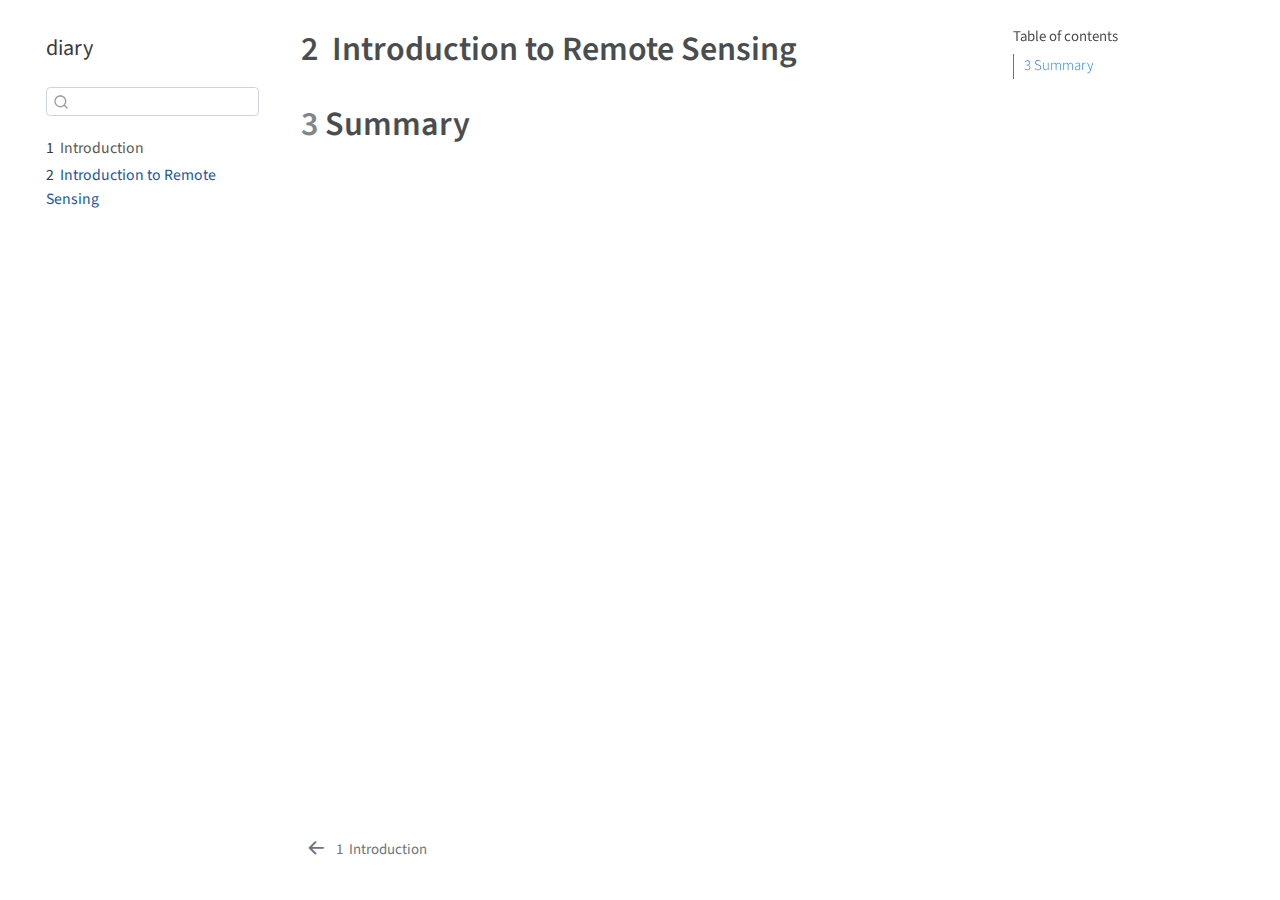
==== docs/week1_Introduction.html @ e33f3f0a "render" ====
<!DOCTYPE html>
<html xmlns="http://www.w3.org/1999/xhtml" lang="en" xml:lang="en"><head>

<meta charset="utf-8">
<meta name="generator" content="quarto-1.3.450">

<meta name="viewport" content="width=device-width, initial-scale=1.0, user-scalable=yes">


<title>diary - 2&nbsp; Introduction to Remote Sensing</title>
<style>
code{white-space: pre-wrap;}
span.smallcaps{font-variant: small-caps;}
div.columns{display: flex; gap: min(4vw, 1.5em);}
div.column{flex: auto; overflow-x: auto;}
div.hanging-indent{margin-left: 1.5em; text-indent: -1.5em;}
ul.task-list{list-style: none;}
ul.task-list li input[type="checkbox"] {
  width: 0.8em;
  margin: 0 0.8em 0.2em -1em; /* quarto-specific, see https://github.com/quarto-dev/quarto-cli/issues/4556 */ 
  vertical-align: middle;
}
</style>


<script src="site_libs/quarto-nav/quarto-nav.js"></script>
<script src="site_libs/quarto-nav/headroom.min.js"></script>
<script src="site_libs/clipboard/clipboard.min.js"></script>
<script src="site_libs/quarto-search/autocomplete.umd.js"></script>
<script src="site_libs/quarto-search/fuse.min.js"></script>
<script src="site_libs/quarto-search/quarto-search.js"></script>
<meta name="quarto:offset" content="./">
<link href="./index.html" rel="prev">
<script src="site_libs/quarto-html/quarto.js"></script>
<script src="site_libs/quarto-html/popper.min.js"></script>
<script src="site_libs/quarto-html/tippy.umd.min.js"></script>
<script src="site_libs/quarto-html/anchor.min.js"></script>
<link href="site_libs/quarto-html/tippy.css" rel="stylesheet">
<link href="site_libs/quarto-html/quarto-syntax-highlighting.css" rel="stylesheet" id="quarto-text-highlighting-styles">
<script src="site_libs/bootstrap/bootstrap.min.js"></script>
<link href="site_libs/bootstrap/bootstrap-icons.css" rel="stylesheet">
<link href="site_libs/bootstrap/bootstrap.min.css" rel="stylesheet" id="quarto-bootstrap" data-mode="light">
<script id="quarto-search-options" type="application/json">{
  "location": "sidebar",
  "copy-button": false,
  "collapse-after": 3,
  "panel-placement": "start",
  "type": "textbox",
  "limit": 20,
  "language": {
    "search-no-results-text": "No results",
    "search-matching-documents-text": "matching documents",
    "search-copy-link-title": "Copy link to search",
    "search-hide-matches-text": "Hide additional matches",
    "search-more-match-text": "more match in this document",
    "search-more-matches-text": "more matches in this document",
    "search-clear-button-title": "Clear",
    "search-detached-cancel-button-title": "Cancel",
    "search-submit-button-title": "Submit",
    "search-label": "Search"
  }
}</script>


</head>

<body class="nav-sidebar floating">

<div id="quarto-search-results"></div>
  <header id="quarto-header" class="headroom fixed-top">
  <nav class="quarto-secondary-nav">
    <div class="container-fluid d-flex">
      <button type="button" class="quarto-btn-toggle btn" data-bs-toggle="collapse" data-bs-target="#quarto-sidebar,#quarto-sidebar-glass" aria-controls="quarto-sidebar" aria-expanded="false" aria-label="Toggle sidebar navigation" onclick="if (window.quartoToggleHeadroom) { window.quartoToggleHeadroom(); }">
        <i class="bi bi-layout-text-sidebar-reverse"></i>
      </button>
      <nav class="quarto-page-breadcrumbs" aria-label="breadcrumb"><ol class="breadcrumb"><li class="breadcrumb-item"><a href="./week1_Introduction.html"><span class="chapter-number">2</span>&nbsp; <span class="chapter-title">Introduction to Remote Sensing</span></a></li></ol></nav>
      <a class="flex-grow-1" role="button" data-bs-toggle="collapse" data-bs-target="#quarto-sidebar,#quarto-sidebar-glass" aria-controls="quarto-sidebar" aria-expanded="false" aria-label="Toggle sidebar navigation" onclick="if (window.quartoToggleHeadroom) { window.quartoToggleHeadroom(); }">      
      </a>
      <button type="button" class="btn quarto-search-button" aria-label="" onclick="window.quartoOpenSearch();">
        <i class="bi bi-search"></i>
      </button>
    </div>
  </nav>
</header>
<!-- content -->
<div id="quarto-content" class="quarto-container page-columns page-rows-contents page-layout-article">
<!-- sidebar -->
  <nav id="quarto-sidebar" class="sidebar collapse collapse-horizontal sidebar-navigation floating overflow-auto">
    <div class="pt-lg-2 mt-2 text-left sidebar-header">
    <div class="sidebar-title mb-0 py-0">
      <a href="./">diary</a> 
    </div>
      </div>
        <div class="mt-2 flex-shrink-0 align-items-center">
        <div class="sidebar-search">
        <div id="quarto-search" class="" title="Search"></div>
        </div>
        </div>
    <div class="sidebar-menu-container"> 
    <ul class="list-unstyled mt-1">
        <li class="sidebar-item">
  <div class="sidebar-item-container"> 
  <a href="./index.html" class="sidebar-item-text sidebar-link">
 <span class="menu-text"><span class="chapter-number">1</span>&nbsp; <span class="chapter-title">Introduction</span></span></a>
  </div>
</li>
        <li class="sidebar-item">
  <div class="sidebar-item-container"> 
  <a href="./week1_Introduction.html" class="sidebar-item-text sidebar-link active">
 <span class="menu-text"><span class="chapter-number">2</span>&nbsp; <span class="chapter-title">Introduction to Remote Sensing</span></span></a>
  </div>
</li>
    </ul>
    </div>
</nav>
<div id="quarto-sidebar-glass" data-bs-toggle="collapse" data-bs-target="#quarto-sidebar,#quarto-sidebar-glass"></div>
<!-- margin-sidebar -->
    <div id="quarto-margin-sidebar" class="sidebar margin-sidebar">
        <nav id="TOC" role="doc-toc" class="toc-active">
    <h2 id="toc-title">Table of contents</h2>
   
  <ul>
  <li><a href="#summary" id="toc-summary" class="nav-link active" data-scroll-target="#summary"><span class="header-section-number">3</span> Summary</a></li>
  </ul>
</nav>
    </div>
<!-- main -->
<main class="content" id="quarto-document-content">

<header id="title-block-header" class="quarto-title-block default">
<div class="quarto-title">
<h1 class="title"><span class="chapter-number">2</span>&nbsp; <span class="chapter-title">Introduction to Remote Sensing</span></h1>
</div>



<div class="quarto-title-meta">

    
  
    
  </div>
  

</header>

<section id="summary" class="level1" data-number="3">
<h1 data-number="3"><span class="header-section-number">3</span> Summary</h1>


</section>

</main> <!-- /main -->
<script id="quarto-html-after-body" type="application/javascript">
window.document.addEventListener("DOMContentLoaded", function (event) {
  const toggleBodyColorMode = (bsSheetEl) => {
    const mode = bsSheetEl.getAttribute("data-mode");
    const bodyEl = window.document.querySelector("body");
    if (mode === "dark") {
      bodyEl.classList.add("quarto-dark");
      bodyEl.classList.remove("quarto-light");
    } else {
      bodyEl.classList.add("quarto-light");
      bodyEl.classList.remove("quarto-dark");
    }
  }
  const toggleBodyColorPrimary = () => {
    const bsSheetEl = window.document.querySelector("link#quarto-bootstrap");
    if (bsSheetEl) {
      toggleBodyColorMode(bsSheetEl);
    }
  }
  toggleBodyColorPrimary();  
  const icon = "";
  const anchorJS = new window.AnchorJS();
  anchorJS.options = {
    placement: 'right',
    icon: icon
  };
  anchorJS.add('.anchored');
  const isCodeAnnotation = (el) => {
    for (const clz of el.classList) {
      if (clz.startsWith('code-annotation-')) {                     
        return true;
      }
    }
    return false;
  }
  const clipboard = new window.ClipboardJS('.code-copy-button', {
    text: function(trigger) {
      const codeEl = trigger.previousElementSibling.cloneNode(true);
      for (const childEl of codeEl.children) {
        if (isCodeAnnotation(childEl)) {
          childEl.remove();
        }
      }
      return codeEl.innerText;
    }
  });
  clipboard.on('success', function(e) {
    // button target
    const button = e.trigger;
    // don't keep focus
    button.blur();
    // flash "checked"
    button.classList.add('code-copy-button-checked');
    var currentTitle = button.getAttribute("title");
    button.setAttribute("title", "Copied!");
    let tooltip;
    if (window.bootstrap) {
      button.setAttribute("data-bs-toggle", "tooltip");
      button.setAttribute("data-bs-placement", "left");
      button.setAttribute("data-bs-title", "Copied!");
      tooltip = new bootstrap.Tooltip(button, 
        { trigger: "manual", 
          customClass: "code-copy-button-tooltip",
          offset: [0, -8]});
      tooltip.show();    
    }
    setTimeout(function() {
      if (tooltip) {
        tooltip.hide();
        button.removeAttribute("data-bs-title");
        button.removeAttribute("data-bs-toggle");
        button.removeAttribute("data-bs-placement");
      }
      button.setAttribute("title", currentTitle);
      button.classList.remove('code-copy-button-checked');
    }, 1000);
    // clear code selection
    e.clearSelection();
  });
  function tippyHover(el, contentFn) {
    const config = {
      allowHTML: true,
      content: contentFn,
      maxWidth: 500,
      delay: 100,
      arrow: false,
      appendTo: function(el) {
          return el.parentElement;
      },
      interactive: true,
      interactiveBorder: 10,
      theme: 'quarto',
      placement: 'bottom-start'
    };
    window.tippy(el, config); 
  }
  const noterefs = window.document.querySelectorAll('a[role="doc-noteref"]');
  for (var i=0; i<noterefs.length; i++) {
    const ref = noterefs[i];
    tippyHover(ref, function() {
      // use id or data attribute instead here
      let href = ref.getAttribute('data-footnote-href') || ref.getAttribute('href');
      try { href = new URL(href).hash; } catch {}
      const id = href.replace(/^#\/?/, "");
      const note = window.document.getElementById(id);
      return note.innerHTML;
    });
  }
      let selectedAnnoteEl;
      const selectorForAnnotation = ( cell, annotation) => {
        let cellAttr = 'data-code-cell="' + cell + '"';
        let lineAttr = 'data-code-annotation="' +  annotation + '"';
        const selector = 'span[' + cellAttr + '][' + lineAttr + ']';
        return selector;
      }
      const selectCodeLines = (annoteEl) => {
        const doc = window.document;
        const targetCell = annoteEl.getAttribute("data-target-cell");
        const targetAnnotation = annoteEl.getAttribute("data-target-annotation");
        const annoteSpan = window.document.querySelector(selectorForAnnotation(targetCell, targetAnnotation));
        const lines = annoteSpan.getAttribute("data-code-lines").split(",");
        const lineIds = lines.map((line) => {
          return targetCell + "-" + line;
        })
        let top = null;
        let height = null;
        let parent = null;
        if (lineIds.length > 0) {
            //compute the position of the single el (top and bottom and make a div)
            const el = window.document.getElementById(lineIds[0]);
            top = el.offsetTop;
            height = el.offsetHeight;
            parent = el.parentElement.parentElement;
          if (lineIds.length > 1) {
            const lastEl = window.document.getElementById(lineIds[lineIds.length - 1]);
            const bottom = lastEl.offsetTop + lastEl.offsetHeight;
            height = bottom - top;
          }
          if (top !== null && height !== null && parent !== null) {
            // cook up a div (if necessary) and position it 
            let div = window.document.getElementById("code-annotation-line-highlight");
            if (div === null) {
              div = window.document.createElement("div");
              div.setAttribute("id", "code-annotation-line-highlight");
              div.style.position = 'absolute';
              parent.appendChild(div);
            }
            div.style.top = top - 2 + "px";
            div.style.height = height + 4 + "px";
            let gutterDiv = window.document.getElementById("code-annotation-line-highlight-gutter");
            if (gutterDiv === null) {
              gutterDiv = window.document.createElement("div");
              gutterDiv.setAttribute("id", "code-annotation-line-highlight-gutter");
              gutterDiv.style.position = 'absolute';
              const codeCell = window.document.getElementById(targetCell);
              const gutter = codeCell.querySelector('.code-annotation-gutter');
              gutter.appendChild(gutterDiv);
            }
            gutterDiv.style.top = top - 2 + "px";
            gutterDiv.style.height = height + 4 + "px";
          }
          selectedAnnoteEl = annoteEl;
        }
      };
      const unselectCodeLines = () => {
        const elementsIds = ["code-annotation-line-highlight", "code-annotation-line-highlight-gutter"];
        elementsIds.forEach((elId) => {
          const div = window.document.getElementById(elId);
          if (div) {
            div.remove();
          }
        });
        selectedAnnoteEl = undefined;
      };
      // Attach click handler to the DT
      const annoteDls = window.document.querySelectorAll('dt[data-target-cell]');
      for (const annoteDlNode of annoteDls) {
        annoteDlNode.addEventListener('click', (event) => {
          const clickedEl = event.target;
          if (clickedEl !== selectedAnnoteEl) {
            unselectCodeLines();
            const activeEl = window.document.querySelector('dt[data-target-cell].code-annotation-active');
            if (activeEl) {
              activeEl.classList.remove('code-annotation-active');
            }
            selectCodeLines(clickedEl);
            clickedEl.classList.add('code-annotation-active');
          } else {
            // Unselect the line
            unselectCodeLines();
            clickedEl.classList.remove('code-annotation-active');
          }
        });
      }
  const findCites = (el) => {
    const parentEl = el.parentElement;
    if (parentEl) {
      const cites = parentEl.dataset.cites;
      if (cites) {
        return {
          el,
          cites: cites.split(' ')
        };
      } else {
        return findCites(el.parentElement)
      }
    } else {
      return undefined;
    }
  };
  var bibliorefs = window.document.querySelectorAll('a[role="doc-biblioref"]');
  for (var i=0; i<bibliorefs.length; i++) {
    const ref = bibliorefs[i];
    const citeInfo = findCites(ref);
    if (citeInfo) {
      tippyHover(citeInfo.el, function() {
        var popup = window.document.createElement('div');
        citeInfo.cites.forEach(function(cite) {
          var citeDiv = window.document.createElement('div');
          citeDiv.classList.add('hanging-indent');
          citeDiv.classList.add('csl-entry');
          var biblioDiv = window.document.getElementById('ref-' + cite);
          if (biblioDiv) {
            citeDiv.innerHTML = biblioDiv.innerHTML;
          }
          popup.appendChild(citeDiv);
        });
        return popup.innerHTML;
      });
    }
  }
});
</script>
<nav class="page-navigation">
  <div class="nav-page nav-page-previous">
      <a href="./index.html" class="pagination-link">
        <i class="bi bi-arrow-left-short"></i> <span class="nav-page-text"><span class="chapter-number">1</span>&nbsp; <span class="chapter-title">Introduction</span></span>
      </a>          
  </div>
  <div class="nav-page nav-page-next">
  </div>
</nav>
</div> <!-- /content -->



</body></html>
---- docs/site_libs/quarto-html/tippy.css ----
.tippy-box[data-animation=fade][data-state=hidden]{opacity:0}[data-tippy-root]{max-width:calc(100vw - 10px)}.tippy-box{position:relative;background-color:#333;color:#fff;border-radius:4px;font-size:14px;line-height:1.4;white-space:normal;outline:0;transition-property:transform,visibility,opacity}.tippy-box[data-placement^=top]>.tippy-arrow{bottom:0}.tippy-box[data-placement^=top]>.tippy-arrow:before{bottom:-7px;left:0;border-width:8px 8px 0;border-top-color:initial;transform-origin:center top}.tippy-box[data-placement^=bottom]>.tippy-arrow{top:0}.tippy-box[data-placement^=bottom]>.tippy-arrow:before{top:-7px;left:0;border-width:0 8px 8px;border-bottom-color:initial;transform-origin:center bottom}.tippy-box[data-placement^=left]>.tippy-arrow{right:0}.tippy-box[data-placement^=left]>.tippy-arrow:before{border-width:8px 0 8px 8px;border-left-color:initial;right:-7px;transform-origin:center left}.tippy-box[data-placement^=right]>.tippy-arrow{left:0}.tippy-box[data-placement^=right]>.tippy-arrow:before{left:-7px;border-width:8px 8px 8px 0;border-right-color:initial;transform-origin:center right}.tippy-box[data-inertia][data-state=visible]{transition-timing-function:cubic-bezier(.54,1.5,.38,1.11)}.tippy-arrow{width:16px;height:16px;color:#333}.tippy-arrow:before{content:"";position:absolute;border-color:transparent;border-style:solid}.tippy-content{position:relative;padding:5px 9px;z-index:1}
---- docs/site_libs/quarto-html/quarto-syntax-highlighting.css ----
/* quarto syntax highlight colors */
:root {
  --quarto-hl-ot-color: #003B4F;
  --quarto-hl-at-color: #657422;
  --quarto-hl-ss-color: #20794D;
  --quarto-hl-an-color: #5E5E5E;
  --quarto-hl-fu-color: #4758AB;
  --quarto-hl-st-color: #20794D;
  --quarto-hl-cf-color: #003B4F;
  --quarto-hl-op-color: #5E5E5E;
  --quarto-hl-er-color: #AD0000;
  --quarto-hl-bn-color: #AD0000;
  --quarto-hl-al-color: #AD0000;
  --quarto-hl-va-color: #111111;
  --quarto-hl-bu-color: inherit;
  --quarto-hl-ex-color: inherit;
  --quarto-hl-pp-color: #AD0000;
  --quarto-hl-in-color: #5E5E5E;
  --quarto-hl-vs-color: #20794D;
  --quarto-hl-wa-color: #5E5E5E;
  --quarto-hl-do-color: #5E5E5E;
  --quarto-hl-im-color: #00769E;
  --quarto-hl-ch-color: #20794D;
  --quarto-hl-dt-color: #AD0000;
  --quarto-hl-fl-color: #AD0000;
  --quarto-hl-co-color: #5E5E5E;
  --quarto-hl-cv-color: #5E5E5E;
  --quarto-hl-cn-color: #8f5902;
  --quarto-hl-sc-color: #5E5E5E;
  --quarto-hl-dv-color: #AD0000;
  --quarto-hl-kw-color: #003B4F;
}

/* other quarto variables */
:root {
  --quarto-font-monospace: SFMono-Regular, Menlo, Monaco, Consolas, "Liberation Mono", "Courier New", monospace;
}

pre > code.sourceCode > span {
  color: #003B4F;
}

code span {
  color: #003B4F;
}

code.sourceCode > span {
  color: #003B4F;
}

div.sourceCode,
div.sourceCode pre.sourceCode {
  color: #003B4F;
}

code span.ot {
  color: #003B4F;
  font-style: inherit;
}

code span.at {
  color: #657422;
  font-style: inherit;
}

code span.ss {
  color: #20794D;
  font-style: inherit;
}

code span.an {
  color: #5E5E5E;
  font-style: inherit;
}

code span.fu {
  color: #4758AB;
  font-style: inherit;
}

code span.st {
  color: #20794D;
  font-style: inherit;
}

code span.cf {
  color: #003B4F;
  font-style: inherit;
}

code span.op {
  color: #5E5E5E;
  font-style: inherit;
}

code span.er {
  color: #AD0000;
  font-style: inherit;
}

code span.bn {
  color: #AD0000;
  font-style: inherit;
}

code span.al {
  color: #AD0000;
  font-style: inherit;
}

code span.va {
  color: #111111;
  font-style: inherit;
}

code span.bu {
  font-style: inherit;
}

code span.ex {
  font-style: inherit;
}

code span.pp {
  color: #AD0000;
  font-style: inherit;
}

code span.in {
  color: #5E5E5E;
  font-style: inherit;
}

code span.vs {
  color: #20794D;
  font-style: inherit;
}

code span.wa {
  color: #5E5E5E;
  font-style: italic;
}

code span.do {
  color: #5E5E5E;
  font-style: italic;
}

code span.im {
  color: #00769E;
  font-style: inherit;
}

code span.ch {
  color: #20794D;
  font-style: inherit;
}

code span.dt {
  color: #AD0000;
  font-style: inherit;
}

code span.fl {
  color: #AD0000;
  font-style: inherit;
}

code span.co {
  color: #5E5E5E;
  font-style: inherit;
}

code span.cv {
  color: #5E5E5E;
  font-style: italic;
}

code span.cn {
  color: #8f5902;
  font-style: inherit;
}

code span.sc {
  color: #5E5E5E;
  font-style: inherit;
}

code span.dv {
  color: #AD0000;
  font-style: inherit;
}

code span.kw {
  color: #003B4F;
  font-style: inherit;
}

.prevent-inlining {
  content: "</";
}

/*# sourceMappingURL=debc5d5d77c3f9108843748ff7464032.css.map */
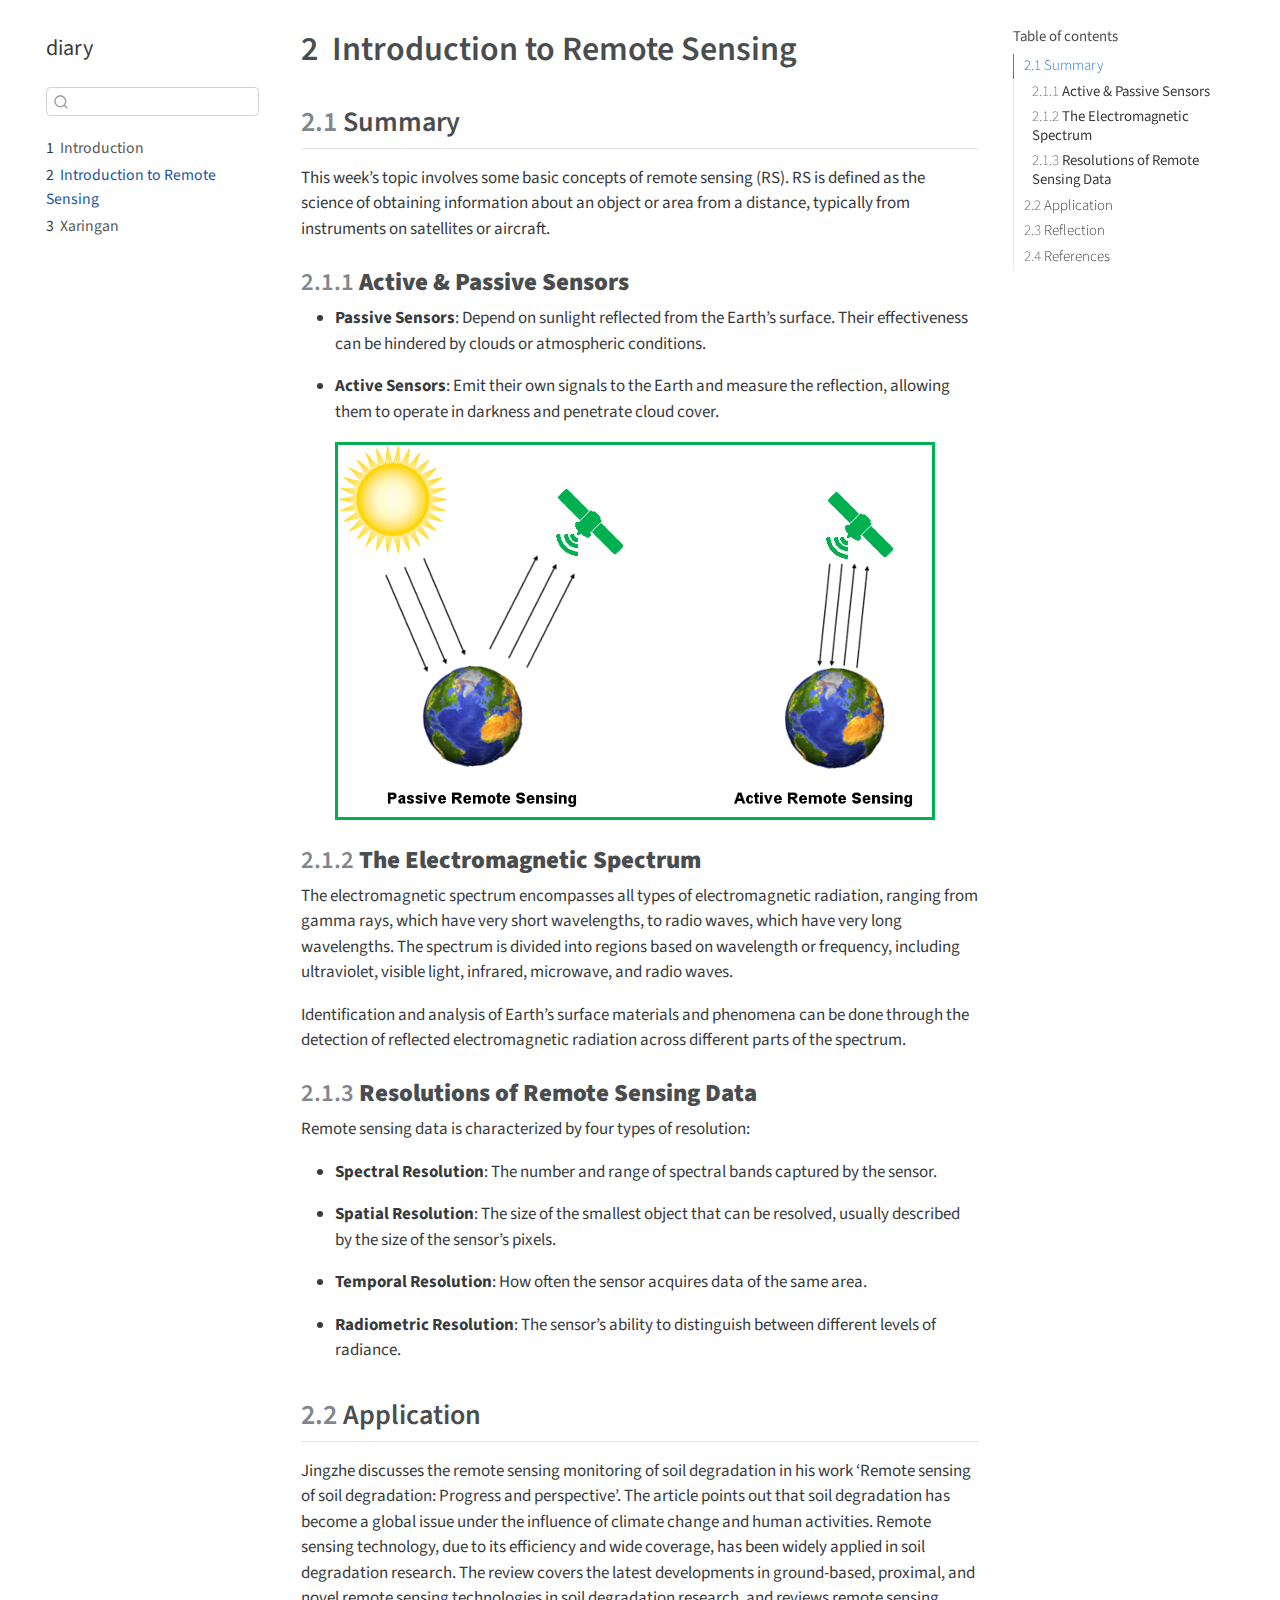
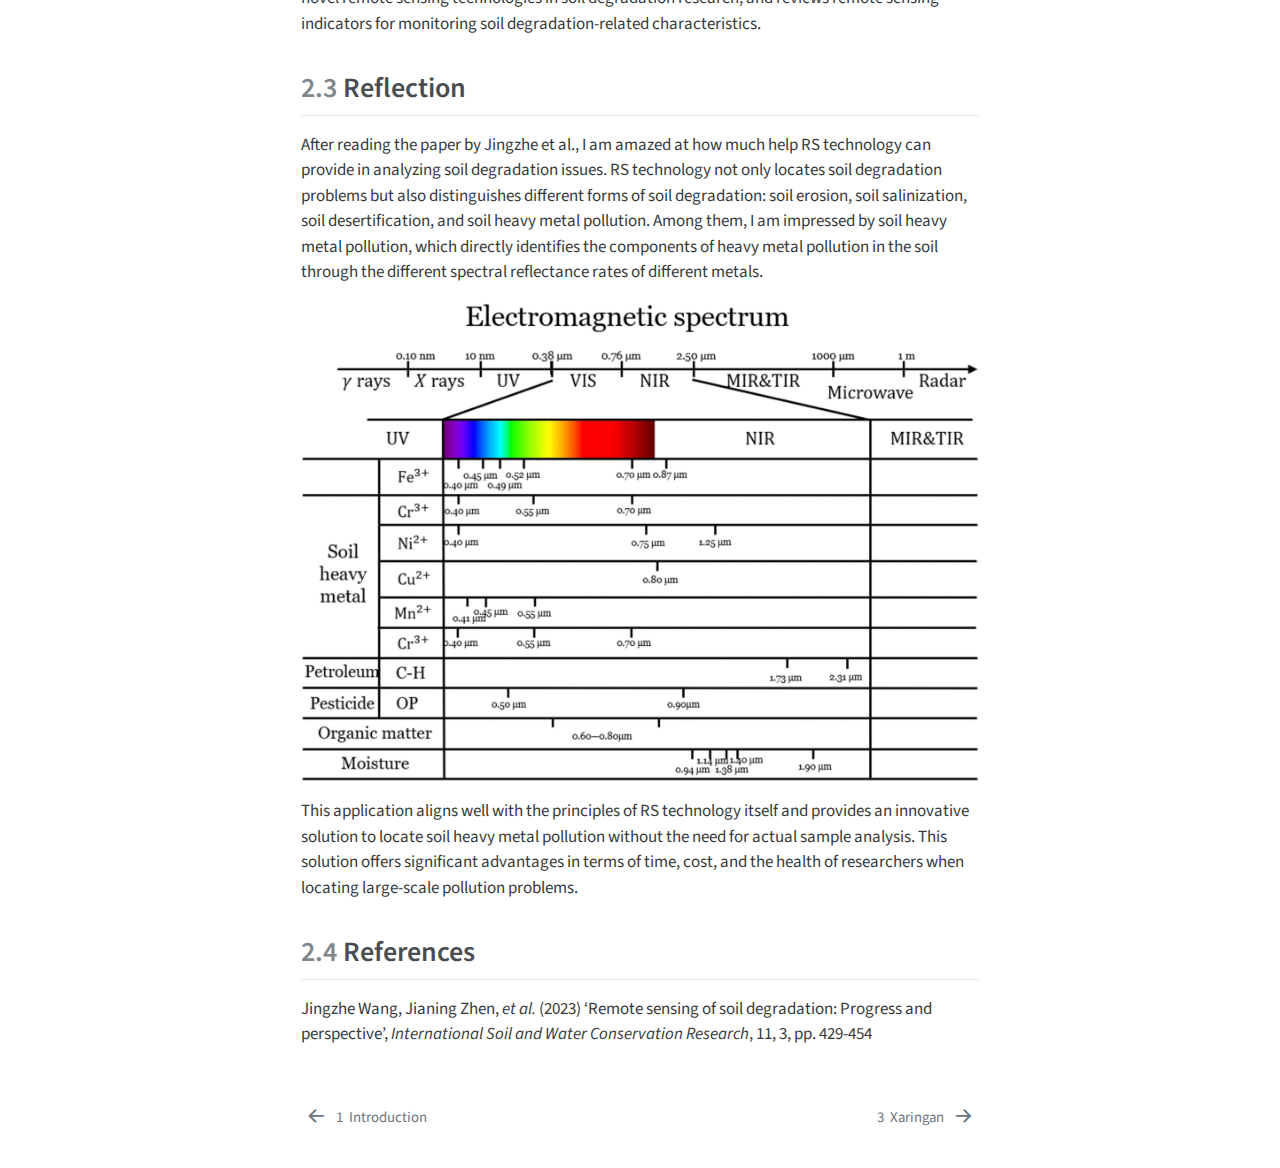
==== commit f461740d: "2" ====
--- a/docs/week1_Introduction.html
+++ b/docs/week1_Introduction.html
@@ -30,6 +30,7 @@
 <script src="site_libs/quarto-search/fuse.min.js"></script>
 <script src="site_libs/quarto-search/quarto-search.js"></script>
 <meta name="quarto:offset" content="./">
+<link href="./week2_Xaringan.html" rel="next">
 <link href="./index.html" rel="prev">
 <script src="site_libs/quarto-html/quarto.js"></script>
 <script src="site_libs/quarto-html/popper.min.js"></script>
@@ -110,6 +111,12 @@
  <span class="menu-text"><span class="chapter-number">2</span>&nbsp; <span class="chapter-title">Introduction to Remote Sensing</span></span></a>
   </div>
 </li>
+        <li class="sidebar-item">
+  <div class="sidebar-item-container"> 
+  <a href="./week2_Xaringan.html" class="sidebar-item-text sidebar-link">
+ <span class="menu-text"><span class="chapter-number">3</span>&nbsp; <span class="chapter-title">Xaringan</span></span></a>
+  </div>
+</li>
     </ul>
     </div>
 </nav>
@@ -120,7 +127,15 @@
     <h2 id="toc-title">Table of contents</h2>
    
   <ul>
-  <li><a href="#summary" id="toc-summary" class="nav-link active" data-scroll-target="#summary"><span class="header-section-number">3</span> Summary</a></li>
+  <li><a href="#summary" id="toc-summary" class="nav-link active" data-scroll-target="#summary"><span class="header-section-number">2.1</span> Summary</a>
+  <ul class="collapse">
+  <li><a href="#active-passive-sensors" id="toc-active-passive-sensors" class="nav-link" data-scroll-target="#active-passive-sensors"><span class="header-section-number">2.1.1</span> <strong>Active &amp; Passive Sensors</strong></a></li>
+  <li><a href="#the-electromagnetic-spectrum" id="toc-the-electromagnetic-spectrum" class="nav-link" data-scroll-target="#the-electromagnetic-spectrum"><span class="header-section-number">2.1.2</span> <strong>The Electromagnetic Spectrum</strong></a></li>
+  <li><a href="#resolutions-of-remote-sensing-data" id="toc-resolutions-of-remote-sensing-data" class="nav-link" data-scroll-target="#resolutions-of-remote-sensing-data"><span class="header-section-number">2.1.3</span> <strong>Resolutions of Remote Sensing Data</strong></a></li>
+  </ul></li>
+  <li><a href="#application" id="toc-application" class="nav-link" data-scroll-target="#application"><span class="header-section-number">2.2</span> Application</a></li>
+  <li><a href="#reflection" id="toc-reflection" class="nav-link" data-scroll-target="#reflection"><span class="header-section-number">2.3</span> Reflection</a></li>
+  <li><a href="#references" id="toc-references" class="nav-link" data-scroll-target="#references"><span class="header-section-number">2.4</span> References</a></li>
   </ul>
 </nav>
     </div>
@@ -144,8 +159,46 @@
 
 </header>
 
-<section id="summary" class="level1" data-number="3">
-<h1 data-number="3"><span class="header-section-number">3</span> Summary</h1>
+<section id="summary" class="level2" data-number="2.1">
+<h2 data-number="2.1" class="anchored" data-anchor-id="summary"><span class="header-section-number">2.1</span> Summary</h2>
+<p>This week’s topic involves some basic concepts of remote sensing (RS). RS is defined as the science of obtaining information about an object or area from a distance, typically from instruments on satellites or aircraft.</p>
+<section id="active-passive-sensors" class="level3" data-number="2.1.1">
+<h3 data-number="2.1.1" class="anchored" data-anchor-id="active-passive-sensors"><span class="header-section-number">2.1.1</span> <strong>Active &amp; Passive Sensors</strong></h3>
+<ul>
+<li><p><strong>Passive Sensors</strong>: Depend on sunlight reflected from the Earth’s surface. Their effectiveness can be hindered by clouds or atmospheric conditions.</p></li>
+<li><p><strong>Active Sensors</strong>: Emit their own signals to the Earth and measure the reflection, allowing them to operate in darkness and penetrate cloud cover.</p>
+<p><img src="images/active_sensor.png" class="img-fluid"></p></li>
+</ul>
+</section>
+<section id="the-electromagnetic-spectrum" class="level3" data-number="2.1.2">
+<h3 data-number="2.1.2" class="anchored" data-anchor-id="the-electromagnetic-spectrum"><span class="header-section-number">2.1.2</span> <strong>The Electromagnetic Spectrum</strong></h3>
+<p>The electromagnetic spectrum encompasses all types of electromagnetic radiation, ranging from gamma rays, which have very short wavelengths, to radio waves, which have very long wavelengths. The spectrum is divided into regions based on wavelength or frequency, including ultraviolet, visible light, infrared, microwave, and radio waves.</p>
+<p>Identification and analysis of Earth’s surface materials and phenomena can be done through the detection of reflected electromagnetic radiation across different parts of the spectrum.</p>
+</section>
+<section id="resolutions-of-remote-sensing-data" class="level3" data-number="2.1.3">
+<h3 data-number="2.1.3" class="anchored" data-anchor-id="resolutions-of-remote-sensing-data"><span class="header-section-number">2.1.3</span> <strong>Resolutions of Remote Sensing Data</strong></h3>
+<p>Remote sensing data is characterized by four types of resolution:</p>
+<ul>
+<li><p><strong>Spectral Resolution</strong>: The number and range of spectral bands captured by the sensor.</p></li>
+<li><p><strong>Spatial Resolution</strong>: The size of the smallest object that can be resolved, usually described by the size of the sensor’s pixels.</p></li>
+<li><p><strong>Temporal Resolution</strong>: How often the sensor acquires data of the same area.</p></li>
+<li><p><strong>Radiometric Resolution</strong>: The sensor’s ability to distinguish between different levels of radiance.</p></li>
+</ul>
+</section>
+</section>
+<section id="application" class="level2" data-number="2.2">
+<h2 data-number="2.2" class="anchored" data-anchor-id="application"><span class="header-section-number">2.2</span> Application</h2>
+<p>Jingzhe discusses the remote sensing monitoring of soil degradation in his work ‘Remote sensing of soil degradation: Progress and perspective’. The article points out that soil degradation has become a global issue under the influence of climate change and human activities. Remote sensing technology, due to its efficiency and wide coverage, has been widely applied in soil degradation research. The review covers the latest developments in ground-based, proximal, and novel remote sensing technologies in soil degradation research, and reviews remote sensing indicators for monitoring soil degradation-related characteristics.</p>
+</section>
+<section id="reflection" class="level2" data-number="2.3">
+<h2 data-number="2.3" class="anchored" data-anchor-id="reflection"><span class="header-section-number">2.3</span> Reflection</h2>
+<p>After reading the paper by Jingzhe et al., I am amazed at how much help RS technology can provide in analyzing soil degradation issues. RS technology not only locates soil degradation problems but also distinguishes different forms of soil degradation: soil erosion, soil salinization, soil desertification, and soil heavy metal pollution. Among them, I am impressed by soil heavy metal pollution, which directly identifies the components of heavy metal pollution in the soil through the different spectral reflectance rates of different metals.</p>
+<p><img src="images/soil_metal.jpg" class="img-fluid"></p>
+<p>This application aligns well with the principles of RS technology itself and provides an innovative solution to locate soil heavy metal pollution without the need for actual sample analysis. This solution offers significant advantages in terms of time, cost, and the health of researchers when locating large-scale pollution problems.</p>
+</section>
+<section id="references" class="level2" data-number="2.4">
+<h2 data-number="2.4" class="anchored" data-anchor-id="references"><span class="header-section-number">2.4</span> References</h2>
+<p>Jingzhe Wang, Jianing Zhen,&nbsp;<em>et al.</em>&nbsp;(2023) ‘Remote sensing of soil degradation: Progress and perspective’,&nbsp;<em>International Soil and Water Conservation Research</em>, 11, 3, pp.&nbsp;429-454</p>
 
 
 </section>
@@ -391,6 +444,9 @@
       </a>          
   </div>
   <div class="nav-page nav-page-next">
+      <a href="./week2_Xaringan.html" class="pagination-link">
+        <span class="nav-page-text"><span class="chapter-number">3</span>&nbsp; <span class="chapter-title">Xaringan</span></span> <i class="bi bi-arrow-right-short"></i>
+      </a>
   </div>
 </nav>
 </div> <!-- /content -->
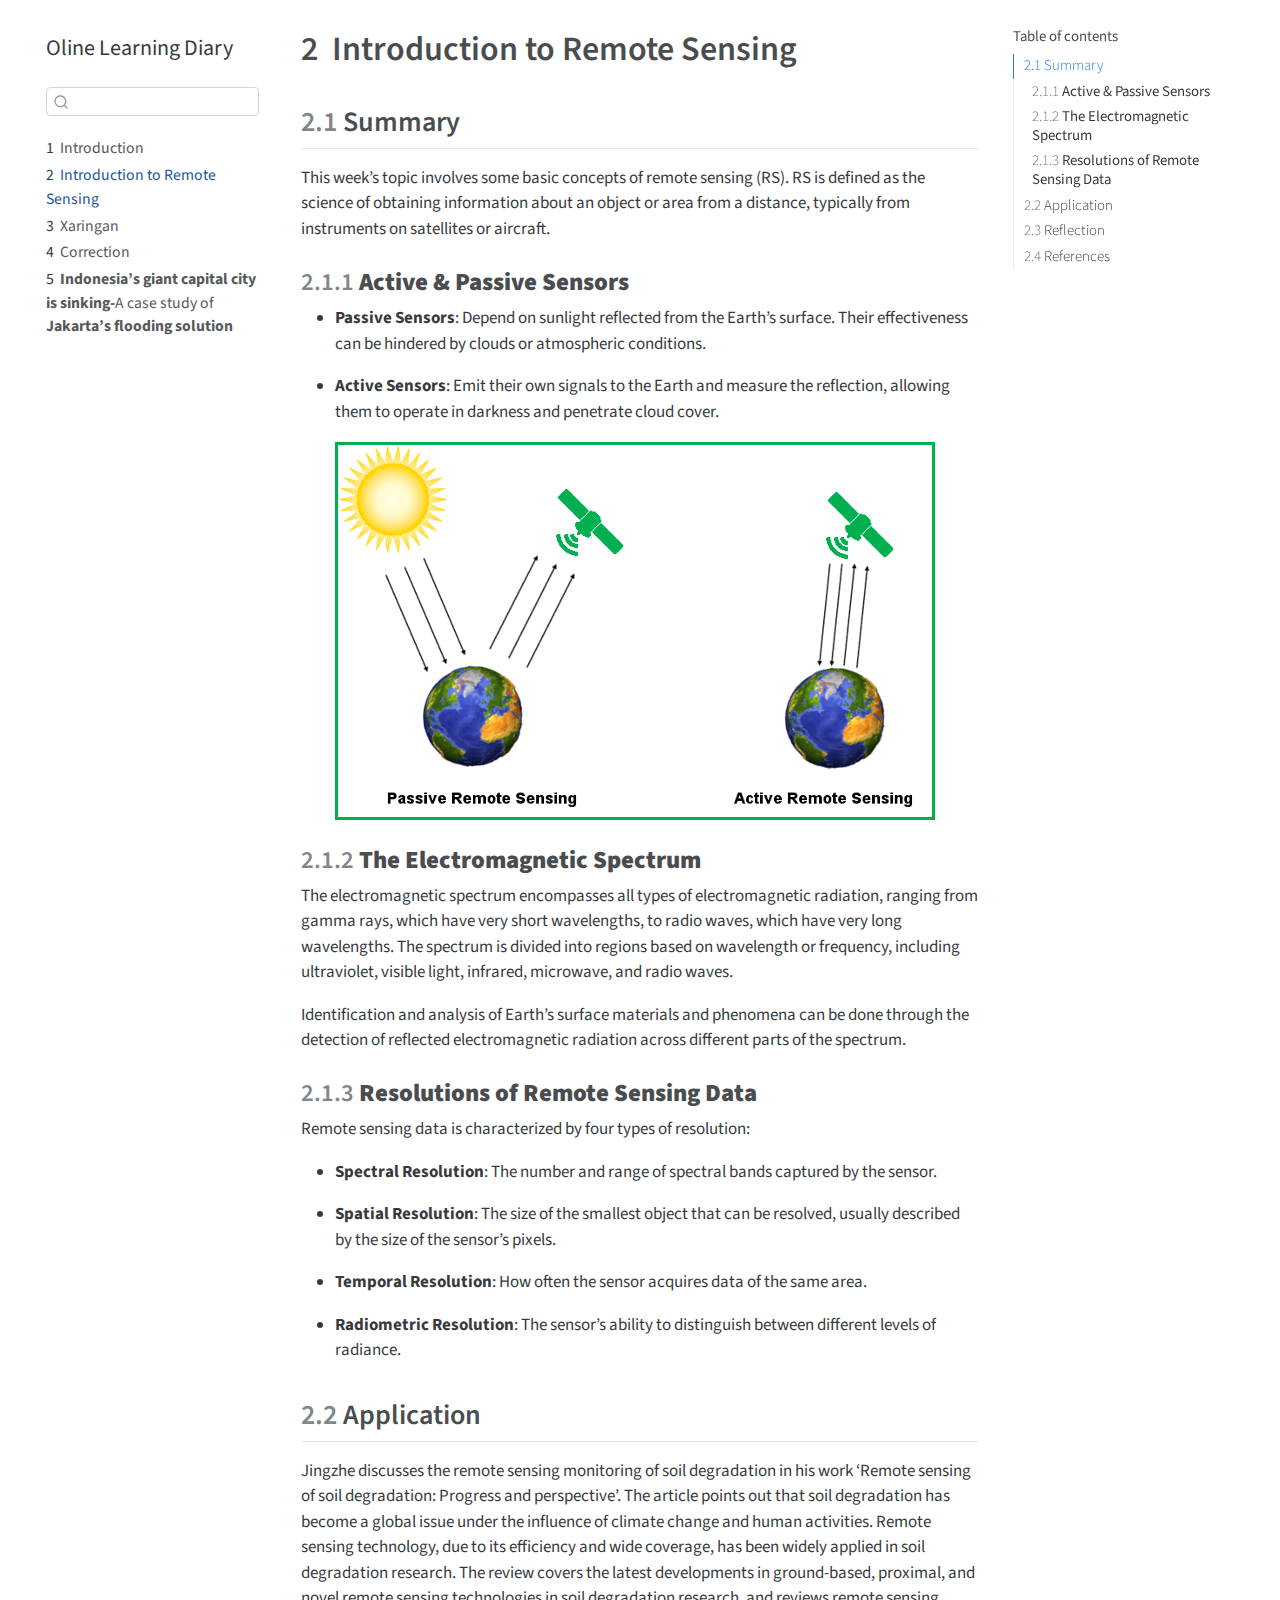
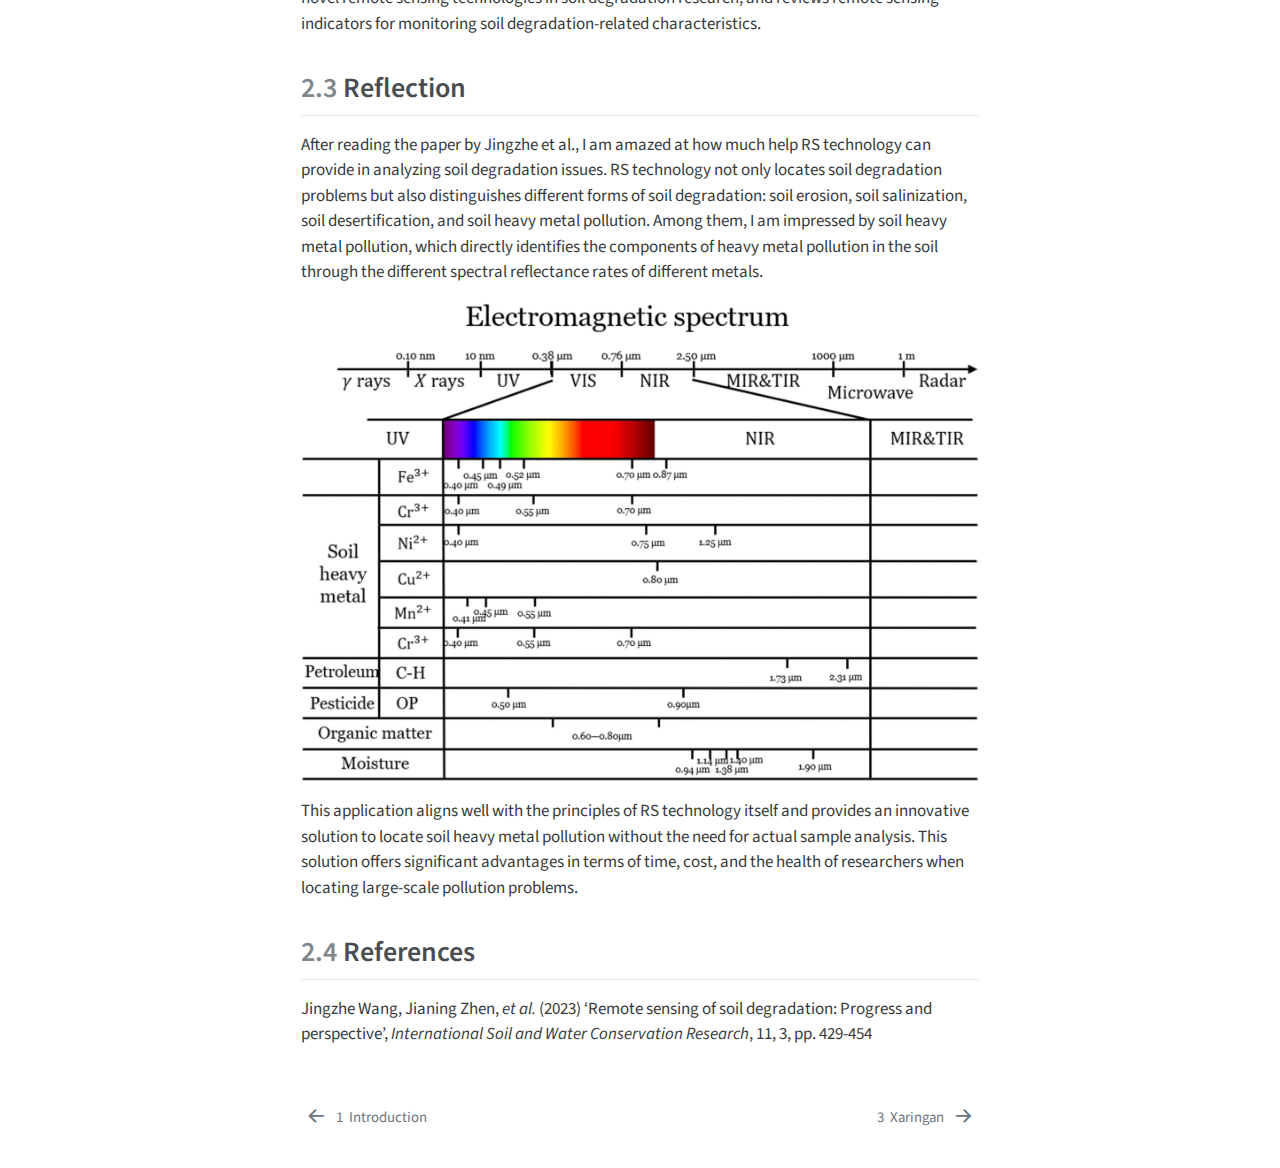
==== commit d8a276d1: "4" ====
--- a/docs/week1_Introduction.html
+++ b/docs/week1_Introduction.html
@@ -7,7 +7,7 @@
 <meta name="viewport" content="width=device-width, initial-scale=1.0, user-scalable=yes">
 
 
-<title>diary - 2&nbsp; Introduction to Remote Sensing</title>
+<title>Oline Learning Diary - 2&nbsp; Introduction to Remote Sensing</title>
 <style>
 code{white-space: pre-wrap;}
 span.smallcaps{font-variant: small-caps;}
@@ -89,7 +89,7 @@
   <nav id="quarto-sidebar" class="sidebar collapse collapse-horizontal sidebar-navigation floating overflow-auto">
     <div class="pt-lg-2 mt-2 text-left sidebar-header">
     <div class="sidebar-title mb-0 py-0">
-      <a href="./">diary</a> 
+      <a href="./">Oline Learning Diary</a> 
     </div>
       </div>
         <div class="mt-2 flex-shrink-0 align-items-center">
@@ -115,6 +115,18 @@
   <div class="sidebar-item-container"> 
   <a href="./week2_Xaringan.html" class="sidebar-item-text sidebar-link">
  <span class="menu-text"><span class="chapter-number">3</span>&nbsp; <span class="chapter-title">Xaringan</span></span></a>
+  </div>
+</li>
+        <li class="sidebar-item">
+  <div class="sidebar-item-container"> 
+  <a href="./week3_Correction.html" class="sidebar-item-text sidebar-link">
+ <span class="menu-text"><span class="chapter-number">4</span>&nbsp; <span class="chapter-title">Correction</span></span></a>
+  </div>
+</li>
+        <li class="sidebar-item">
+  <div class="sidebar-item-container"> 
+  <a href="./week4_Policy.html" class="sidebar-item-text sidebar-link">
+ <span class="menu-text"><span class="chapter-number">5</span>&nbsp; <span class="chapter-title"><strong>Indonesia’s giant capital city is sinking-</strong>A case study of <strong>Jakarta’s flooding solution</strong></span></span></a>
   </div>
 </li>
     </ul>
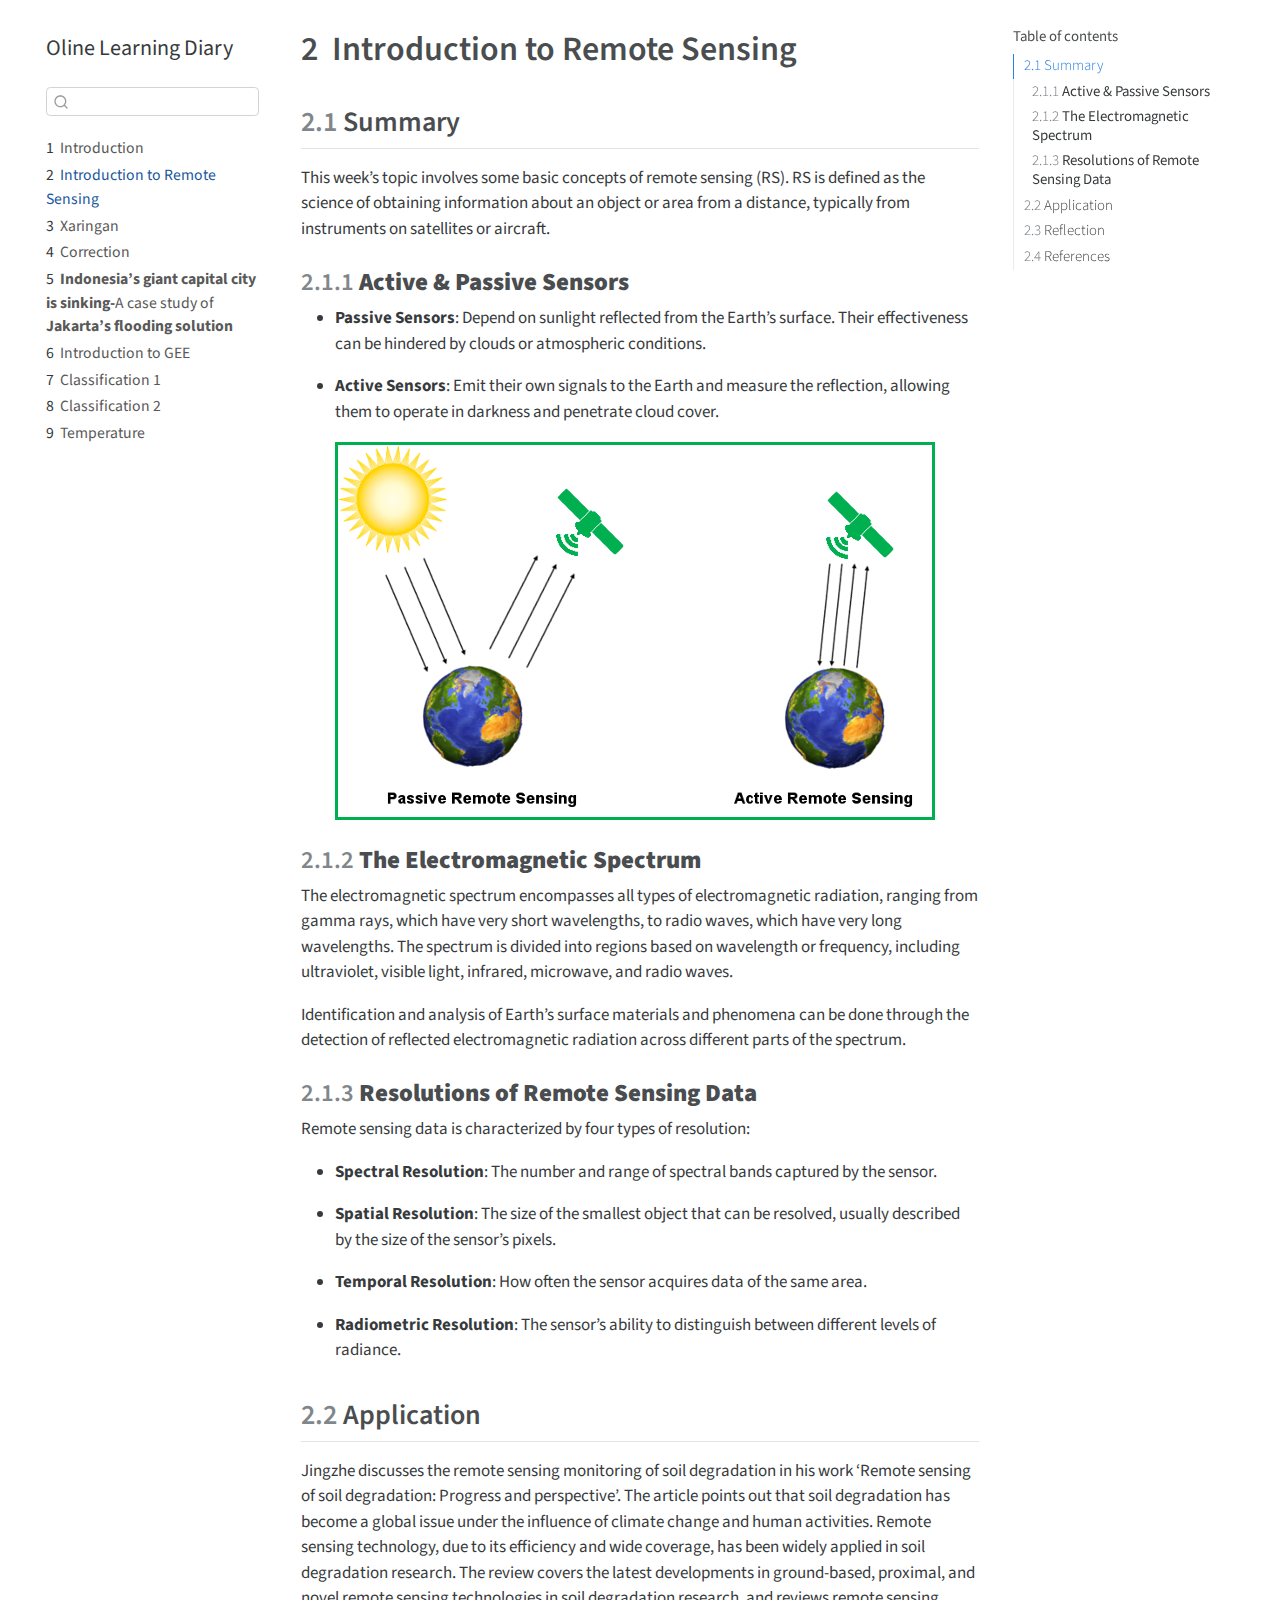
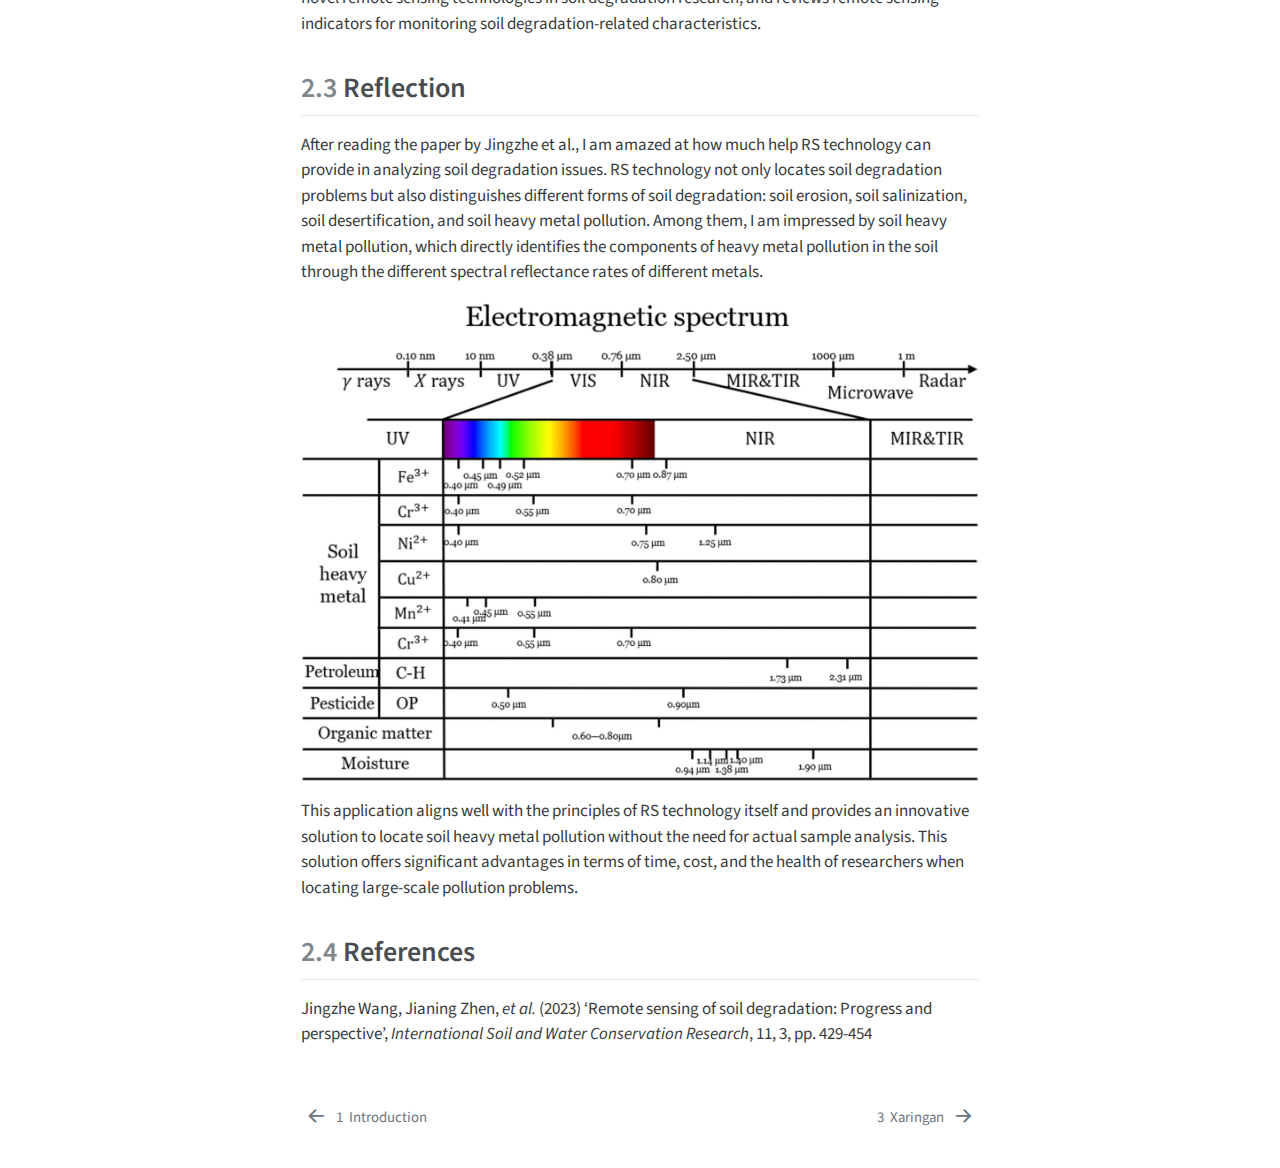
==== commit e2d63aed: "last commit" ====
--- a/docs/week1_Introduction.html
+++ b/docs/week1_Introduction.html
@@ -127,6 +127,30 @@
   <div class="sidebar-item-container"> 
   <a href="./week4_Policy.html" class="sidebar-item-text sidebar-link">
  <span class="menu-text"><span class="chapter-number">5</span>&nbsp; <span class="chapter-title"><strong>Indonesia’s giant capital city is sinking-</strong>A case study of <strong>Jakarta’s flooding solution</strong></span></span></a>
+  </div>
+</li>
+        <li class="sidebar-item">
+  <div class="sidebar-item-container"> 
+  <a href="./week6_GEE.html" class="sidebar-item-text sidebar-link">
+ <span class="menu-text"><span class="chapter-number">6</span>&nbsp; <span class="chapter-title">Introduction to GEE</span></span></a>
+  </div>
+</li>
+        <li class="sidebar-item">
+  <div class="sidebar-item-container"> 
+  <a href="./week7_Classification1.html" class="sidebar-item-text sidebar-link">
+ <span class="menu-text"><span class="chapter-number">7</span>&nbsp; <span class="chapter-title">Classification 1</span></span></a>
+  </div>
+</li>
+        <li class="sidebar-item">
+  <div class="sidebar-item-container"> 
+  <a href="./week8_Classification2.html" class="sidebar-item-text sidebar-link">
+ <span class="menu-text"><span class="chapter-number">8</span>&nbsp; <span class="chapter-title">Classification 2</span></span></a>
+  </div>
+</li>
+        <li class="sidebar-item">
+  <div class="sidebar-item-container"> 
+  <a href="./week9_Temperature.html" class="sidebar-item-text sidebar-link">
+ <span class="menu-text"><span class="chapter-number">9</span>&nbsp; <span class="chapter-title">Temperature</span></span></a>
   </div>
 </li>
     </ul>
